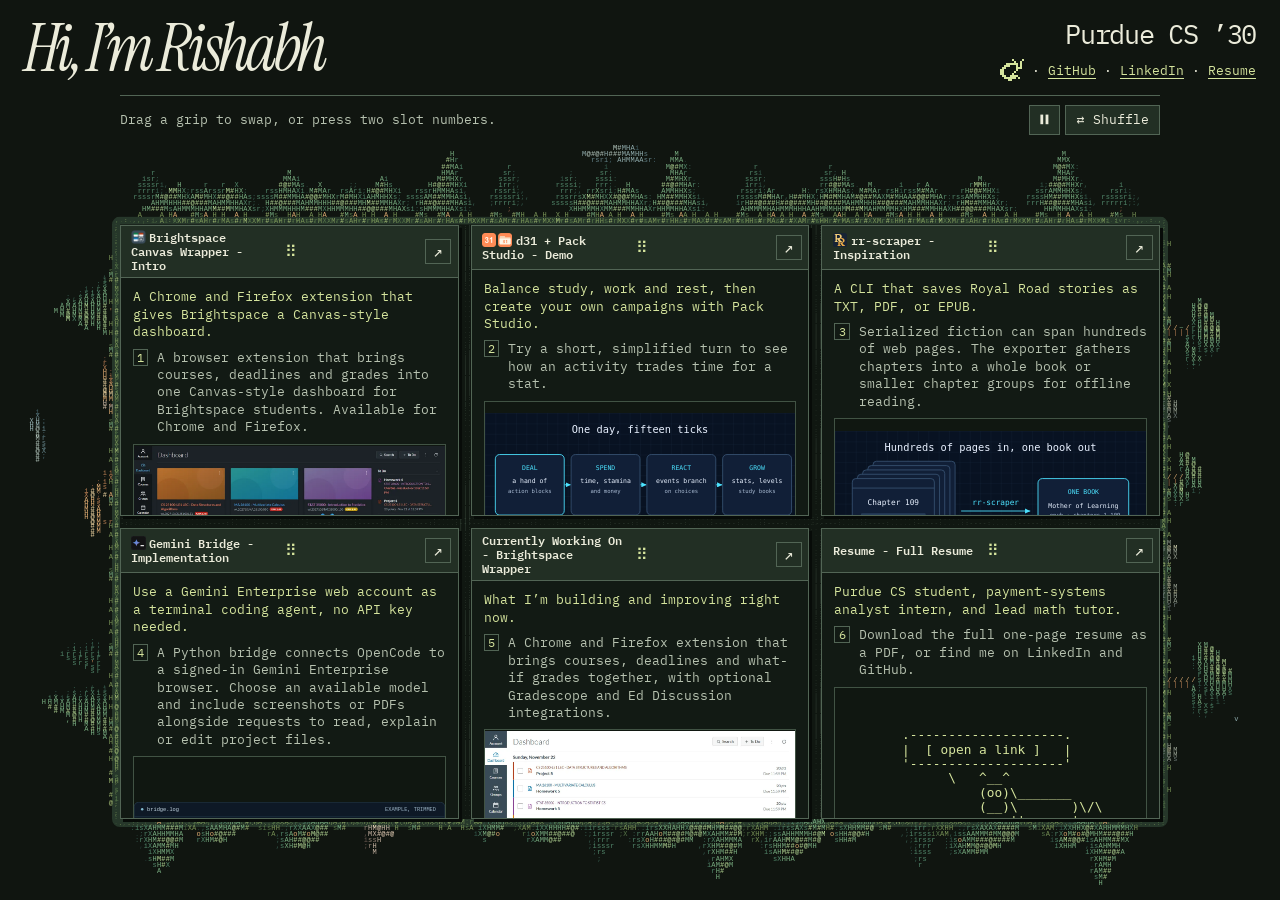
==== index.html @ 4bff4b7d "Desktop grid: a different picture for each section instead of repeating the project's main image" ====
<!doctype html>
<html lang="en">
<head>
  <meta charset="utf-8">
  <meta name="viewport" content="width=device-width, initial-scale=1">
  <title>Rishabh Mohan</title>
  <meta name="description" content="Rishabh Mohan, Purdue CS ’30. Explore my projects in six movable windows.">
  <meta name="theme-color" content="#101510">
  <link rel="icon" href="favicon.svg" type="image/svg+xml">
  <meta property="og:type" content="website">
  <meta property="og:url" content="https://rishabh-mohan.github.io/">
  <meta property="og:title" content="Rishabh Mohan">
  <meta property="og:description" content="Purdue CS ’30. Explore my projects in six movable windows.">
  <meta property="og:image" content="https://rishabh-mohan.github.io/assets/og-image.jpg">
  <meta property="og:image:width" content="1200">
  <meta property="og:image:height" content="630">
  <meta property="og:image:alt" content="Rishabh Mohan’s portfolio: six project windows framed by an ASCII forest">
  <meta name="twitter:card" content="summary_large_image">
  <link rel="preload" href="assets/fonts/ibm-plex-mono-400.woff2" as="font" type="font/woff2" crossorigin>
  <link rel="preload" href="assets/fonts/instrument-serif-italic.woff2" as="font" type="font/woff2" crossorigin>
  <link rel="stylesheet" href="styles.css">
  <!-- The small-screen condition lives on the link, so ?view=krillion can switch the mobile page on at any size. -->
  <link rel="stylesheet" href="mobile.css?v=krill1" id="mobile-css" media="(max-width: 899px), (max-height: 639px), (max-aspect-ratio: 5/4)">
  <script>if (/[?&]view=krillion\b/.test(location.search)) { document.documentElement.classList.add('krill-view'); document.getElementById('mobile-css').media = 'all'; }</script>
  <!-- If the opening is about to play, hold the page at the top from the first frame, before dive.js loads. dive.js releases it. -->
  <script>(() => {
    try { history.scrollRestoration = 'manual'; } catch {}
    const html = document.documentElement;
    let seen = false; try { seen = sessionStorage.getItem('dove') === '1'; } catch {}
    const small = matchMedia('(max-width: 899px), (max-height: 639px), (max-aspect-ratio: 5/4)').matches;
    const still = matchMedia('(prefers-reduced-motion: reduce)').matches || /^#cam=/.test(location.hash);
    if (!still && (html.classList.contains('krill-view') || (small && !seen))) { html.classList.add('dive-lock'); scrollTo(0, 0); }
  })();</script>
  <script defer src="projects.js?v=gbicon1"></script>
  <script defer src="mobile-content.js?v=23ada5171386"></script>
  <script defer src="mobile.js?v=145531274a2d"></script>
  <script defer src="dive.js?v=dprcap1"></script>
  <script defer src="corner-art.js"></script>
  <script defer src="postmodern-eye.js"></script>
  <script defer src="postmodern-ships.js"></script>
  <script defer src="theme-icon.js"></script>
  <script defer src="desktop-content.js?v=secimg1"></script>
  <script defer src="app.js?v=secimg1"></script>
</head>
<body>
  <canvas id="forest" aria-hidden="true"></canvas>
  <div class="shell">
    <header class="site-header">
      <h1>Hi, I’m <span class="name">Rishabh<span class="scarf" aria-hidden="true"></span></span></h1>
      <div class="header-details">
        <p class="school">Purdue CS ’30</p>
        <nav aria-label="Social links"><a class="krill-link" href="?view=krillion" title="View the Krillion page" aria-label="Krillion page"><svg viewBox="0 0 12 11" aria-hidden="true" focusable="false"><path d="M6 0h1v1H6zM11 0h1v1h-1zM7 1h1v1H7zM10 1h1v1h-1zM3 2h6v1H3zM10 2h1v1h-1zM2 3h3v1H2zM8 3h1v1H8zM10 3h1v1h-1zM1 4h2v1H1zM8 4h3v1H8zM0 5h2v1H0zM8 5h1v1H8zM0 6h2v1H0zM7 6h1v1H7zM0 7h2v1H0zM6 7h1v1H6zM1 8h2v1H1zM5 8h4v1H5zM2 9h6v1H2zM9 9h1v1H9zM4 10h2v1H4z"/></svg></a><span aria-hidden="true"> · </span><a href="https://github.com/rishabh-mohan">GitHub</a><span aria-hidden="true"> · </span><a href="https://www.linkedin.com/in/mohan-rishabh">LinkedIn</a><span aria-hidden="true"> · </span><a href="assets/Rishabh-Mohan-Resume.pdf">Resume</a></nav>
      </div>
    </header>
    <main id="main">
      <div class="toolbar">
        <p id="instructions">Drag a grip to swap, or press two slot numbers.</p>
        <div class="toolbar-actions">
          <button class="motion" id="motion" type="button" aria-pressed="false" aria-label="Pause background animation" title="Pause background animation">
            <svg class="icon-pause" viewBox="0 0 16 16" aria-hidden="true" focusable="false"><rect x="3" y="2" width="3.5" height="12"/><rect x="9.5" y="2" width="3.5" height="12"/></svg>
            <svg class="icon-play" viewBox="0 0 16 16" aria-hidden="true" focusable="false"><path d="M4 2l10 6-10 6z"/></svg>
          </button>
          <div class="shuffle-wrap">
            <button id="shuffle" type="button" aria-haspopup="menu" aria-expanded="false" aria-controls="theme-menu" title="Click to shuffle. Hold, right-click, or press Down to pick the next theme.">⇄ Shuffle</button>
            <ul id="theme-menu" role="menu" aria-label="Next theme" hidden></ul>
          </div>
        </div>
        <div class="eye-drop" aria-hidden="true">
          <canvas class="eye-assembly"></canvas>
        </div>
      </div>
      <div id="desk">
        <div id="grid" aria-label="Project windows"></div>
        <section id="expanded" aria-labelledby="expanded-title" hidden>
          <header class="window-bar">
            <h2 id="expanded-title"></h2>
            <button id="close" type="button" aria-label="Close expanded project">×</button>
          </header>
          <nav id="detail-nav" aria-label="Project sections"></nav>
          <div id="project-content"></div>
        </section>
      </div>
      <p id="status" class="visually-hidden" role="status"></p>
    </main>
    <p id="unsupported">The project grid needs a wider, taller browser window. A layout for smaller screens is coming.</p>
    <noscript>Enable JavaScript to explore the project windows.</noscript>
  </div>
  <!-- Small screens: shown instead of .shell by mobile.css. -->
  <div id="mobile">
    <section class="dive" aria-labelledby="dive-title">
      <canvas class="scene" aria-hidden="true"></canvas>
      <div class="world" aria-hidden="true"></div>
      <div class="chip" aria-hidden="true">“RISHABH MOHAN” <span>▼</span></div>
      <canvas class="fx" aria-hidden="true"></canvas>
      <div class="hud" aria-hidden="true">
        <div class="pod"><small>DEPTH</small><b class="depth">1,000m</b></div>
        <div class="hud-mid"><span class="dots"><i></i></span><small>PROMPT 1 OF 1</small></div>
        <div class="pod right"><small>SCORE</small><b class="score">100</b></div>
      </div>
      <button class="menu-btn" type="button" aria-expanded="false" aria-controls="dive-menu" aria-label="Menu"><i></i><i></i><i></i></button>
      <nav class="menu" id="dive-menu" aria-label="Sections" hidden>
        <a href="#m-projects">Top projects</a><a href="#m-resume">Resume</a><a href="#m-blog">Blog</a>
        <button class="replay" type="button">↻ Dive again</button>
      </nav>
      <h1 id="dive-title" class="visually-hidden">Name a CS Student: Rishabh Mohan, the Krillion.</h1>
      <div class="card" aria-hidden="true">
        <p class="rnd">PROMPT 1 OF 1</p>
        <p class="prompt">Name a CS Student</p>
        <p class="hint">▼ the rarest answer sinks deepest ▼</p>
      </div>
      <div class="dock" aria-hidden="true">
        <span class="sonar"><span class="timer">25</span></span>
        <span class="input-col"><span class="answer"><span class="typed">Rishabh Mohan</span><span class="caret"></span><span class="placeholder">type one answer…</span></span><span class="fuse"></span></span>
        <span class="dive-btn">DIVE</span>
      </div>
      <div class="landed" aria-hidden="true">
        <span class="badge"></span>
        <p class="title">ONE IN A KRILLION</p>
        <p class="who">“Rishabh Mohan”</p>
        <p class="pts"><span>+100 PTS</span> · sink 1,000m</p>
        <p class="fact">Purdue CS ’30. Builds things.</p>
      </div>
      <span class="you" aria-hidden="true">YOU ◂</span>
      <a class="descend" href="#m-projects">DESCEND ▼</a>
      <p class="credit"><button class="replay" type="button">↻ dive again</button> · inspired by <a href="https://krillion.io/">krillion.io</a><span class="return-grid"> · <a href="./">return to gridworld</a></span></p>
      <div class="crt" aria-hidden="true"></div>
    </section>

    <p class="zone" aria-hidden="true"><b>200m</b> the project reef</p>
    <section id="m-projects" class="panel-section" aria-labelledby="m-projects-title">
      <header class="sec-head">
        <p class="kicker">ZONE 1 OF 3 · PROJECTS</p>
        <h2 id="m-projects-title">Top projects</h2>
        <p class="sec-hint">▼ the four I’d bring up first ▼</p>
      </header>
      <div class="project-list"></div>
    </section>

    <p class="zone" aria-hidden="true"><b>1,000m</b> the midnight zone</p>
    <section id="m-resume" class="panel-section" aria-labelledby="m-resume-title">
      <header class="sec-head">
        <p class="kicker">ZONE 2 OF 3 · RESUME</p>
        <h2 id="m-resume-title">Resume</h2>
        <p class="section-intro">Software, teaching, and the experience behind the work.</p>
        <a class="btn pink" href="assets/Rishabh-Mohan-Resume.pdf" download>Download PDF ▼</a>
      </header>
      <div class="resume"></div>
    </section>

    <p class="zone" aria-hidden="true"><b>4,000m</b> the log book</p>
    <section id="m-blog" class="panel-section" aria-labelledby="m-blog-title">
      <header class="sec-head">
        <p class="kicker">ZONE 3 OF 3 · BLOG</p>
        <h2 id="m-blog-title">Blog</h2>
        <p class="section-intro">Notes beyond the finished projects.</p>
      </header>
      <div class="posts"></div>
    </section>

    <footer class="floor">
      <pre aria-hidden="true">  o        .        °
     .  ><(((°>      o
 _.,-'``-.,_,.-'``'-.,_.,-'``-.,_</pre>
      <p class="floor-note">the trench floor · 10,935m</p>
      <h2>Let’s connect</h2>
      <p class="body contact-intro">Have a question about my work, a collaboration in mind, or an opportunity to discuss? Find me on LinkedIn.</p>
      <nav class="contact-links" aria-label="Contact and more information">
        <a href="https://www.linkedin.com/in/mohan-rishabh"><span>Connect on LinkedIn</span><small>Start a conversation</small></a>
        <a href="assets/Rishabh-Mohan-Resume.pdf"><span>Read my resume</span><small>Experience and education · PDF</small></a>
        <a href="https://github.com/rishabh-mohan"><span>Explore GitHub</span><small>Source code and setup guides</small></a>
      </nav>
      <a class="surface" href="#dive-title">▲ back to the surface</a>
      <p class="floor-credit">Opening inspired by <a href="https://krillion.io/">krillion.io</a></p>
    </footer>
  </div>
</body>
</html>
---- styles.css ----
/* Self-hosted Latin subsets, licensed under the SIL OFL (see assets/fonts/licenses). */
@font-face { font-family: 'IBM Plex Mono'; src: url('assets/fonts/ibm-plex-mono-400.woff2') format('woff2'); font-weight: 400; font-display: swap; }
@font-face { font-family: 'IBM Plex Mono'; src: url('assets/fonts/ibm-plex-mono-600.woff2') format('woff2'); font-weight: 600; font-display: swap; }
@font-face { font-family: 'IBM Plex Mono'; src: url('assets/fonts/ibm-plex-mono-700.woff2') format('woff2'); font-weight: 700; font-display: swap; }
@font-face { font-family: 'Instrument Serif'; src: url('assets/fonts/instrument-serif-italic.woff2') format('woff2'); font-weight: 400; font-style: italic; font-display: swap; }
@font-face { font-family: 'Space Mono'; src: url('assets/fonts/space-mono-400.woff2') format('woff2'); font-weight: 400; font-display: swap; }
@font-face { font-family: 'Space Mono'; src: url('assets/fonts/space-mono-700.woff2') format('woff2'); font-weight: 700; font-display: swap; }
@font-face { font-family: 'Atkinson Hyperlegible Next'; src: url('assets/fonts/atkinson-hyperlegible-next.woff2') format('woff2'); font-weight: 200 800; font-display: swap; }
@font-face { font-family: 'Baskervville'; src: url('assets/fonts/baskervville-400.woff2') format('woff2'); font-weight: 400; font-display: swap; }
@font-face { font-family: 'Martian Mono'; src: url('assets/fonts/martian-mono.woff2') format('woff2'); font-weight: 100 800; font-display: swap; }
@font-face { font-family: 'Silkscreen'; src: url('assets/fonts/silkscreen-700.woff2') format('woff2'); font-weight: 700; font-display: swap; }
@font-face { font-family: 'Cascadia Mono'; src: url('assets/fonts/cascadia-mono-700.woff2') format('woff2'); font-weight: 700; font-display: swap; }
@font-face { font-family: 'Fraunces'; src: url('assets/fonts/fraunces-600.woff2') format('woff2'); font-weight: 600; font-display: swap; }

:root {
  color-scheme: dark;
  --bg: #101510;
  --pane: rgb(19 28 21 / 81%);
  --bar: #222f24;
  --edge: #526555;
  --text: #ebebda;
  --muted: #b6c1af;
  --accent: #d5e49d;
  --media: #101711;
  --media-edge: #415344;
  --body-font: 'IBM Plex Mono', 'Courier New', monospace;
  --title-font: 'Instrument Serif', Georgia, serif;
  --title-style: italic;
  font-family: var(--body-font);
  background: var(--bg);
  color: var(--text);
}
:root[data-theme="space"] {
  --bg: #100f20; --pane: #1b1930; --bar: #2a2744; --edge: #70678f;
  --text: #f0eaff; --muted: #cec5e2; --accent: #aeeafa; --media: #121022; --media-edge: #4c456a;
  --body-font: 'Space Mono', Consolas, monospace;
  --title-font: 'Space Mono', Consolas, monospace; --title-style: normal;
}
:root[data-theme="mountains"] {
  --bg: #161f29; --pane: #202e3b; --bar: #2f4250; --edge: #6c8495;
  --text: #f0f5f5; --muted: #c5d5de; --accent: #cdeaff; --media: #17242f; --media-edge: #4e6474;
  --body-font: 'Atkinson Hyperlegible Next', 'Segoe UI', sans-serif;
  --title-font: 'Baskervville', Cambria, serif; --title-style: normal;
}
:root[data-theme="postmodern"] {
  --bg: #160709;
  --pane: #21090d;
  --bar: #3a0c13;
  --edge: #bb3e41;
  --text: #ffe9e5;
  --muted: #e5ada8;
  --accent: #ff594f;
  --media: #1a070a;
  --media-edge: #69212a;
  --body-font: 'Martian Mono', Consolas, monospace;
  --display-mono: 'Silkscreen', 'Cascadia Mono', Consolas, monospace;
  --utility-mono: 'Cascadia Mono', Consolas, monospace;
  --title-font: var(--display-mono);
  --title-style: normal;
}
:root[data-theme="snowdrift"] {
  /* Opaque panes keep the falling snow behind the windows, never over the text. */
  --bg: #0f1720; --pane: #16202c; --bar: #22324a; --edge: #6f87a3;
  --text: #f2f7fc; --muted: #c3d2e0; --accent: #bfe6ff; --media: #121c27; --media-edge: #49607a;
  --body-font: 'IBM Plex Mono', 'Courier New', monospace;
  --title-font: 'Fraunces', Georgia, serif; --title-style: normal;
}
/* Fraunces is a soft display serif; it reads best a little heavier and less tightly tracked. */
[data-theme="snowdrift"] .site-header h1 { font-weight: 600; letter-spacing: -.035em; }
/* The scarf sits on the lower edge of the name and stays out of layout, so the header height never changes. */
.name { position: relative; display: inline-block; }
.scarf { display: none; }
/* The scarf canvas hangs off the name, above the toolbar, so its front end can droop over the instructions. */
[data-theme="snowdrift"] .scarf { display: block; position: absolute; left: 0; top: 0; width: 0; height: 0; z-index: 5; pointer-events: none; user-select: none; }
.scarf canvas { position: absolute; display: block; }
* { box-sizing: border-box; }
html, body { height: 100%; overflow: hidden; }
body { margin: 0; }
[hidden] { display: none !important; }
a { color: var(--accent); text-underline-offset: .2em; }
button, input, select { font: inherit; }
button {
  border: 1px solid var(--edge);
  background: var(--bar);
  color: var(--text);
  padding: .35rem .65rem;
  cursor: pointer;
}
button:hover, button[aria-pressed="true"] { color: var(--accent); border-color: var(--accent); }
button:disabled { cursor: wait; opacity: .65; }
:focus-visible { outline: 2px solid var(--accent); outline-offset: 3px; }
.shell { width: min(100% - 3rem, 104rem); height: 100dvh; margin: 0 auto; position: relative; display: flex; flex-direction: column; }
.site-header { flex: none; padding: 1rem 0 .65rem; display: flex; justify-content: space-between; align-items: start; gap: 1rem; }
.header-details { text-align: right; flex: 0 0 auto; }
.site-header h1 {
  font-family: var(--title-font);
  font-style: var(--title-style);
  font-size: clamp(3rem, 5.1vw, 5.25rem);
  line-height: .98;
  font-weight: 400;
  letter-spacing: -.06em;
  margin: 0 0 .28rem;
}
.school { font-size: clamp(1.3rem, 2.1vw, 2.15rem); letter-spacing: -.05em; margin: 0 0 .5rem; }
nav, .toolbar, .motion { font-size: .82rem; }
.toolbar { flex: none; position: relative; display: flex; justify-content: space-between; align-items: center; gap: 1rem; border-top: 1px solid transparent; padding: .55rem 0; color: var(--muted); }
.toolbar::before, .toolbar::after {
  content: '';
  position: absolute;
  top: -1px;
  width: 50%;
  height: 1px;
  background: var(--edge);
  pointer-events: none;
}
.toolbar::before { left: 0; }
.toolbar::after { right: 0; }
[data-theme="postmodern"] .toolbar::before { width: calc(var(--eye-anchor, 50%) - 5.75rem); }
[data-theme="postmodern"] .toolbar::after { width: calc(100% - var(--eye-anchor, 50%) - 5.75rem); }
[data-theme="postmodern"] :is(.site-header, .toolbar, .motion, #unsupported, noscript) {
  font-family: var(--utility-mono);
  font-weight: 700;
  text-transform: uppercase;
}
[data-theme="postmodern"] :is(.school, .site-header nav, #shuffle, .motion) {
  font-family: var(--display-mono);
}
[data-theme="postmodern"] .site-header h1 {
  color: var(--accent);
  font-size: clamp(1.65rem, 4.4vw, 4rem);
  font-weight: 700;
  letter-spacing: -.04em;
}
[data-theme="postmodern"] .school {
  font-size: clamp(1rem, 1.65vw, 1.6rem);
  letter-spacing: -.035em;
}
[data-theme="postmodern"] :is(.site-header nav, #shuffle, .motion) {
  font-size: .75rem;
  text-transform: uppercase;
}
[data-theme="postmodern"] .window,
[data-theme="postmodern"] #expanded { box-shadow: none; }
.eye-drop {
  position: absolute;
  top: calc(-1 * var(--eye-rise, 0px));
  left: var(--eye-anchor, 50%);
  z-index: 2;
  width: 184px;
  height: calc(var(--eye-rise, 0px) + 103px);
  transform: translateX(-50%);
  overflow: hidden;
  pointer-events: none;
  visibility: hidden;
}
[data-theme="postmodern"] .eye-drop { visibility: visible; }
.eye-assembly { display: block; width: 100%; height: 100%; }
.toolbar p { margin: 0; }
#main { --scenery-side: clamp(55px, 7.5vw, 124px); --scenery-end: clamp(56px, 9vh, 96px); padding-inline: var(--scenery-side); flex: 1; min-height: 0; display: flex; flex-direction: column; }
#desk { position: relative; flex: 1; min-height: 0; margin-block: var(--scenery-end); }
#desk:has(#expanded:not([hidden])) #grid { visibility: hidden; }
#grid { display: grid; grid-template-columns: repeat(3, minmax(0, 1fr)); grid-template-rows: repeat(2, minmax(0, 1fr)); gap: .75rem; height: 100%; }
.window, #expanded { border: 1px solid var(--edge); background: var(--pane); box-shadow: 3px 3px 0 #070b08; min-width: 0; }
.window { display: flex; flex-direction: column; overflow: hidden; }
.window.selected, .window.destination { border-color: var(--accent); box-shadow: inset 0 0 0 1px var(--accent); }
.window-bar { min-height: 2.25rem; display: grid; grid-template-columns: 1fr auto 1fr; align-items: center; padding: .25rem .4rem .25rem .65rem; gap: .35rem; background: var(--bar); border-bottom: 1px solid var(--edge); }
.window-bar h2 { font-size: .78rem; margin: 0; font-weight: 600; grid-column: 1 / 3; grid-row: 1; }
.window .window-bar { flex: none; min-height: 2.75rem; grid-template-columns: minmax(0, 1fr) auto minmax(0, 1fr); }
.window .window-bar h2 { grid-column: 1; line-height: 1.15; overflow-wrap: anywhere; }
.window-bar button { grid-column: 3; grid-row: 1; justify-self: end; padding: 0; width: 1.65rem; height: 1.55rem; font-size: 1rem; z-index: 1; }
/* Title row: project icons, then the title text. */
/* Block with inline children: the icon only takes room on the first line, so titles wrap as they did before icons. */
/* Sized in the title's own font: icons are exactly one line tall, so bars stay the same height. */
.window-title { grid-column: 1; grid-row: 1; display: block; min-width: 0; font-size: .78rem; line-height: 1.15; }
#expanded .window-title { grid-column: 1 / 3; font-size: 1rem; }
.window-title h2, #expanded .window-title h2 { display: inline; font-size: inherit; line-height: inherit; }
.title-icons { display: inline-flex; gap: .1em; margin-right: .3em; vertical-align: top; }
.title-icons:empty { display: none; }
.title-icon { display: block; width: 1.15em; height: 1.15em; object-fit: contain; }
.grip { grid-column: 2; grid-row: 1; justify-self: center; z-index: 1; cursor: grab; color: var(--accent); padding: .35rem .45rem; line-height: 1; user-select: none; }
.grip:active { cursor: grabbing; }
.grip { touch-action: none; }
/* A window being dragged floats above the grid; its cell stays empty until it lands. */
.window.lifted { position: relative; z-index: 4; border-color: var(--accent); box-shadow: 9px 11px 0 rgb(0 0 0 / 45%); }
html.dragging, html.dragging * { cursor: grabbing !important; user-select: none; }
.preview {
  min-height: 0;
  flex: 1;
  padding: .66rem .75rem;
  overflow: auto;
  overflow-anchor: none;
  overscroll-behavior: contain;
  scrollbar-color: var(--edge) transparent;
  scrollbar-width: thin;
}
.preview:focus-visible { outline-offset: -2px; }
.preview-details { margin-top: .5rem; font-size: .79rem; }
.preview-details .visual, .preview-details .art { height: clamp(9rem, 22vh, 15rem); }
.preview-details h3 { font-size: inherit; margin: .7rem 0 .25rem; }
.preview-details ul { padding-inline-start: 1.2rem; }
.preview p { margin: 0; color: var(--muted); font-size: .79rem; line-height: 1.38; }
.preview p.tagline { color: var(--accent); margin: 0 0 .5rem; }
.art a { color: inherit; text-decoration: none; }
.art a:hover { color: var(--text); }
.caption { display: flex; align-items: baseline; gap: .55rem; }
.slot { color: var(--accent); font-size: .72rem; border: 1px solid var(--edge); padding: 0 .2rem; }
.visual, .art { min-height: 0; overflow: hidden; border: 1px solid var(--media-edge); background: var(--media); display: grid; place-items: center; margin: 0; }
.visual img { display: block; width: 100%; height: 100%; min-height: 0; object-fit: contain; }
.visual.screenshot-strip { grid-template-columns: repeat(3, minmax(0, 1fr)); gap: 4px; }
.visual.screenshot-strip img { min-width: 0; object-fit: cover; object-position: top; }
.art { width: 100%; font-size: clamp(.65rem, 1vw, 1.05rem); line-height: 1.12; color: var(--accent); white-space: pre; }
.window[draggable="false"] { user-select: auto; }
#expanded { position: absolute; inset: 0; z-index: 3; display: flex; flex-direction: column; overflow: hidden; }
#expanded .window-bar h2 { font-size: 1rem; }
#detail-nav { display: flex; flex-wrap: wrap; gap: .35rem; padding: .55rem .8rem; border-bottom: 1px solid var(--edge); }
#detail-nav button { padding: .25rem .45rem; }
#project-content { overflow: auto; padding: 1rem clamp(1rem, 4vw, 3rem) 2rem; }
#project-content section { margin: 0 auto; max-width: 56rem; padding: 1rem 0; border-bottom: 1px solid var(--edge); }
#project-content h3 { margin: 0 0 .6rem; color: var(--accent); font-size: 1.05rem; }
#project-content p { line-height: 1.6; margin: 0 0 .75rem; }
#project-content .visual, #project-content .art { min-height: 7rem; margin-bottom: .8rem; }
#project-content .visual img { max-height: 20rem; }
#project-content .art { padding: 1rem; }
.demo { border: 1px solid var(--edge); padding: .85rem; margin-top: .8rem; }
.demo label { display: inline-flex; align-items: center; gap: .4rem; margin: .25rem .7rem .4rem 0; }
.demo input { width: 5rem; }
.demo output { display: block; color: var(--accent); margin-top: .45rem; }
.demo button { margin: .2rem .45rem .2rem 0; }
/* Live demo frame (Brightspace wrapper). */
.visual.embed { position: relative; display: block; padding: 0; }
.visual.embed iframe { display: block; width: 100%; height: 100%; border: 0; background: #1f2933; }
.embed-open { position: absolute; right: .4rem; bottom: .4rem; padding: .15rem .45rem; font-size: .75rem; background: var(--bar); border: 1px solid var(--edge); text-decoration: none; }
.preview-details .visual.embed { height: clamp(16rem, 44vh, 30rem); }
#project-content .visual.embed { height: min(70vh, 42rem); }
/* Section depth from desktop-content.js. */
.blocks { display: grid; gap: .7rem; margin-top: .8rem; }
.blocks > *, .blocks figure { margin: 0; }
.preview .blocks p, #project-content .blocks p { margin: 0; color: var(--muted); }
.block-h { margin: .25rem 0 -.3rem; font-size: .84em; font-weight: 600; color: var(--accent); }
.block-fig, .block-code { border: 1px solid var(--media-edge); background: var(--media); min-width: 0; }
.block-fig img { display: block; width: auto; max-width: 100%; height: auto; max-height: 16rem; margin: 0 auto; }
.block-fig figcaption, .block-code figcaption { padding: .3rem .55rem; font-size: .9em; line-height: 1.35; color: var(--muted); }
.block-fig figcaption { border-top: 1px solid var(--media-edge); }
.block-code figcaption { border-bottom: 1px solid var(--media-edge); }
.block-code pre { margin: 0; padding: .55rem .65rem; overflow-x: auto; font: .92em/1.45 ui-monospace, 'Cascadia Mono', Consolas, monospace; color: var(--text); white-space: pre; scrollbar-width: thin; scrollbar-color: var(--edge) transparent; }
.block-list, .block-steps { margin: 0; padding-inline-start: 1.25rem; display: grid; gap: .32rem; color: var(--muted); line-height: 1.42; }
.block-steps b { color: var(--text); font-weight: 600; }
.block-stats { list-style: none; margin: 0; padding: 0; display: grid; grid-template-columns: repeat(auto-fit, minmax(6.5rem, 1fr)); gap: .4rem; }
.block-stats li { border: 1px solid var(--edge); background: var(--media); padding: .45rem .55rem; }
.block-stats b { display: block; font-size: 1.35em; line-height: 1.1; color: var(--accent); }
.block-stats span { display: block; margin-top: .2rem; font-size: .9em; line-height: 1.3; color: var(--muted); }
.block-tags { list-style: none; margin: 0; padding: 0; display: flex; flex-wrap: wrap; gap: .3rem; }
.block-tags li { border: 1px solid var(--edge); padding: .05rem .4rem; font-size: .9em; color: var(--text); }
#project-content .blocks { font-size: .92rem; gap: .9rem; }
#project-content .block-fig img { max-height: 28rem; }
.cursor::after { content: '▌'; color: var(--accent); }
#forest { pointer-events: none; position: fixed; inset: 0; width: 100%; height: 100%; }
/* An icon-only toggle keeps the pair narrow enough to stay clear of the postmodern eye. */
.toolbar-actions { display: flex; align-items: stretch; gap: .35rem; flex: none; }
.motion { display: inline-grid; place-items: center; padding: 0 .5rem; }
.motion svg { width: .8rem; height: .8rem; fill: currentColor; }
.motion[aria-pressed="true"] .icon-pause, .motion:not([aria-pressed="true"]) .icon-play { display: none; }
/* Holding Shuffle fills a thin bar, then opens the theme menu. */
.shuffle-wrap { position: relative; display: flex; }
#shuffle { position: relative; touch-action: manipulation; -webkit-touch-callout: none; user-select: none; }
#shuffle::after { content: ''; position: absolute; left: 0; bottom: 0; height: 2px; width: 0; background: var(--accent); }
#shuffle.holding::after { width: 100%; transition: width 450ms linear; }
#theme-menu { position: absolute; top: calc(100% + .3rem); right: 0; z-index: 6; min-width: 100%; margin: 0; padding: .25rem; list-style: none; background: var(--bar); border: 1px solid var(--edge); box-shadow: 3px 3px 0 #070b08; }
#theme-menu button { display: block; width: 100%; text-align: left; border: 0; background: none; padding: .3rem .6rem; white-space: nowrap; }
#theme-menu button:hover, #theme-menu button:focus-visible { color: var(--accent); background: var(--media); outline-offset: -2px; }
#theme-menu button[aria-disabled="true"] { color: var(--muted); cursor: default; }
#theme-menu button[aria-checked="true"]::after { content: ' ✓'; }
@media (prefers-reduced-motion: no-preference) {
  .toolbar::before, .toolbar::after { transition: width 280ms ease, background-color 330ms ease; }
  [data-theme="postmodern"] .eye-assembly { animation: lower-eye 900ms .14s both cubic-bezier(.25,.75,.4,1.06); }
  :root, .window, #expanded, .window-bar, .visual, .art, button, a, .preview p {
    transition: background-color 330ms ease, color 330ms ease, border-color 330ms ease;
  }
}
@keyframes lower-eye {
  from { transform: translateY(-100%); }
  to { transform: translateY(0); }
}
#unsupported { display: none; max-width: 45ch; line-height: 1.6; color: var(--muted); }
/* The mobile page; mobile.css shows it on small screens and in the krill view. */
#mobile { display: none; }
/* Krill view (?view=krillion): the mobile page on a desktop-sized screen. */
html.krill-view, html.krill-view body { height: auto; overflow: visible; }
html.krill-view #forest { display: none; }
.krill-link { display: inline-block; line-height: 0; vertical-align: -6px; }
.krill-link svg { width: 24px; height: 22px; fill: currentColor; shape-rendering: crispEdges; }
.return-grid { display: none; }
@media (min-width: 900px) and (min-height: 640px) and (min-aspect-ratio: 5/4) {
  html.krill-view .return-grid { display: inline; }
}
.visually-hidden { position: absolute; width: 1px; height: 1px; padding: 0; margin: -1px; overflow: hidden; clip-path: inset(50%); white-space: nowrap; }
@media (max-width: 899px), (max-height: 639px), (max-aspect-ratio: 5/4) {
  #main { display: none; }
  #unsupported { display: block; }
  .motion { display: none; }
  html, body { height: auto; overflow: visible; }
  .shell { width: calc(100% - 2.5rem); height: auto; display: block; padding-top: 0; }
  #forest { display: none; }
  .site-header h1 { font-size: clamp(1.9rem, 6vw, 3.8rem); }
  .school { font-size: clamp(.8rem, 2.5vw, 1.3rem); }
}
---- mobile.css ----
/* Small-screen site. Uses the same breakpoint styles.css uses to hide the desktop grid. */
@font-face { font-family: "VT323"; src: url("assets/fonts/vt323-400.woff2") format("woff2"); font-display: swap; }

/* Loaded only on small screens (media attribute in index.html), or anywhere with ?view=krillion. */
  :root {
    --m-bg: #050a14; --m-panel: #0d1830; --m-panel2: #10203d;
    --m-text: #e8f1ff; --m-muted: #7d93b8; --m-muted2: #a8bad2;
    --m-cyan: #4de3ff; --m-pink: #ff5d8f; --m-gold: #ffd166; --m-gold2: #ffe9a8;
    --m-pop: cubic-bezier(.2, 1.6, .4, 1); --m-over: cubic-bezier(.34, 1.56, .64, 1); --m-smooth: cubic-bezier(.65, 0, .35, 1); --m-fast: cubic-bezier(.22, 1, .36, 1);
    /* Pixel-notched corners used on every panel. */
    --m-notch: polygon(0 10px, 5px 10px, 5px 5px, 10px 5px, 10px 0, calc(100% - 10px) 0, calc(100% - 10px) 5px, calc(100% - 5px) 5px, calc(100% - 5px) 10px, 100% 10px, 100% calc(100% - 10px), calc(100% - 5px) calc(100% - 10px), calc(100% - 5px) calc(100% - 5px), calc(100% - 10px) calc(100% - 5px), calc(100% - 10px) 100%, 10px 100%, 10px calc(100% - 5px), 5px calc(100% - 5px), 5px calc(100% - 10px), 0 calc(100% - 10px));
  }
  body { background: var(--m-bg); color: var(--m-text); }
  .shell { display: none; }
  #mobile {
    display: block; min-height: 100dvh; font: 20px/1.35 "VT323", ui-monospace, monospace; color: var(--m-text);
    background: linear-gradient(var(--m-bg), #02050b);
  }
  /* Marine snow drifting down behind everything below the opening. */
  #mobile::before {
    content: ""; position: fixed; inset: 0; pointer-events: none;
    background-image:
      radial-gradient(circle at 20% 30%, rgba(200,220,255,.4) 1px, transparent 1.6px),
      radial-gradient(circle at 70% 60%, rgba(200,220,255,.25) 1.2px, transparent 2px),
      radial-gradient(circle at 45% 80%, rgba(77,227,255,.25) 1px, transparent 1.6px);
    background-size: 180px 220px, 240px 300px, 140px 160px;
    animation: m-snow 60s linear infinite;
  }
  #mobile > * { position: relative; z-index: 1; }
  #mobile a { color: var(--m-cyan); }
  #mobile a:focus-visible { outline: 2px solid var(--m-pink); outline-offset: 3px; }
  #mobile h2 { font: inherit; font-size: 34px; letter-spacing: .04em; margin: 0 0 14px; color: var(--m-text); text-shadow: 0 0 14px rgba(77,227,255,.35); }
  #mobile section:not(.dive) { width: min(100% - 32px, 560px); margin: 0 auto 28px; }
  #mobile .dive p { margin: 0; }

  /* ---------- Opening: Name a CS Student ---------- */
  /* --dive-h is the visible height (set by dive.js), so the opening fills the screen with or without the browser bar. */
  html.dive-lock, html.dive-lock body { overflow: hidden; overscroll-behavior: none; touch-action: none; }
  .dive { height: var(--dive-h, 100dvh); overflow: hidden; background: linear-gradient(#123d66, #050a14); }
  .dive::after { content: ""; position: absolute; inset: 0; z-index: 6; background: #ffe58a; opacity: 0; pointer-events: none; mix-blend-mode: overlay; }
  .crt { position: absolute; inset: 0; z-index: 5; pointer-events: none;
    background: repeating-linear-gradient(0deg, rgba(0,0,0,.2) 0 1px, transparent 1px 3px), radial-gradient(at 50% 45%, transparent 55%, rgba(2,4,10,.75)); }
  .fx { position: absolute; inset: 0; width: 100%; height: 100%; z-index: 3; pointer-events: none; }
  .scene { position: absolute; inset: 0; width: 100%; height: 100%; z-index: 0; }
  .world { position: absolute; left: 0; right: 0; top: 0; z-index: 1; pointer-events: none; will-change: transform; }
  .mark { position: absolute; right: 16px; transform: translateY(-50%); font-size: 12px; color: var(--m-muted); opacity: .75; }
  .note { position: absolute; transform: translateY(-50%); font-size: 13px; letter-spacing: 1px; color: var(--m-muted); opacity: 0; transition: opacity .5s; white-space: nowrap; }
  .note.left { left: 8px; }
  .note.right { right: 52px; }
  .note.big { color: var(--m-cyan); letter-spacing: 3px; text-shadow: 0 0 8px rgba(77,227,255,.5); }
  .tier { position: absolute; left: 0; right: 30px; border-top: 2px dashed rgba(232,241,255,.35); opacity: 0; transition: opacity .4s; }
  .tier span { position: absolute; right: 4px; bottom: 3px; font-size: 13px; letter-spacing: 2px; color: rgba(232,241,255,.5); }
  .tier.lit { border-color: var(--c); filter: drop-shadow(0 0 4px var(--c)); animation: m-line-flash .6s ease-out; }
  .tier.lit span { color: var(--c); }
  .dive.chip-in .tier, .dive.chip-in .note { opacity: 1; }

  /* HUD */
  .hud { position: absolute; top: 8px; left: 10px; right: 10px; z-index: 4; display: flex; justify-content: space-between; align-items: flex-start; }
  .pod { min-width: 76px; padding: 6px 12px 7px; clip-path: var(--m-notch); background: linear-gradient(#17253f, #101b30); box-shadow: inset 0 2px 0 rgba(232,241,255,.06); }
  .pod.right { text-align: right; }
  .hud small { display: block; font-size: 11px; letter-spacing: 3px; color: var(--m-muted); line-height: 1; }
  .hud b { display: inline-block; font-weight: normal; font-size: 25px; line-height: 1; margin-top: 4px; }
  .hud .depth { color: var(--m-cyan); text-shadow: 0 0 12px rgba(77,227,255,.55); }
  .hud .score { color: var(--m-pink); text-shadow: 0 0 12px rgba(255,93,143,.5); }
  .hud-mid { padding-top: 8px; text-align: center; }
  .dots { display: flex; justify-content: center; gap: 4px; margin-bottom: 6px; }
  .dots i { width: 12px; height: 12px; background: var(--m-gold); box-shadow: 0 0 0 2px #060d1a, 0 0 10px rgba(255,209,102,.7); }
  .dive.playing .dots i { background: var(--m-pink); box-shadow: 0 0 0 2px #060d1a, 0 0 10px rgba(255,93,143,.85); animation: m-dot 1.4s var(--m-smooth) infinite; }
  .menu-btn { position: absolute; z-index: 4; top: 70px; left: 8px; width: 38px; height: 30px; padding: 6px 8px; display: grid; gap: 3px; align-content: center; background: rgba(23,37,63,.75); border: 2px solid #0a1424; cursor: pointer; }
  .menu-btn i { display: block; height: 3px; background: var(--m-muted2); }
  .menu-btn:focus-visible, .menu a:focus-visible, .menu button:focus-visible { outline: 2px solid var(--m-pink); outline-offset: 2px; }
  .menu { position: absolute; z-index: 7; top: 106px; left: 8px; display: grid; min-width: 170px; padding: 6px; background: #101b30; clip-path: var(--m-notch); box-shadow: inset 0 0 0 2px #1b3050; }
  .menu[hidden] { display: none; }
  .menu a, .menu button { font: inherit; font-size: 20px; text-align: left; color: var(--m-text) !important; text-decoration: none; background: none; border: 0; padding: 8px 10px; cursor: pointer; }

  /* Prompt card and answer dock (only while the opening plays) */
  .card, .dock, .chip { display: none; }
  .card {
    position: absolute; z-index: 3; top: 164px; left: 12px; right: 62px; max-width: 520px; padding: 16px 18px 16px;
    clip-path: var(--m-notch); background: rgba(16,29,51,.94);
    box-shadow: inset 0 0 0 3px rgba(77,227,255,.18), inset 0 -5px 0 rgba(0,0,0,.35), inset 0 0 34px rgba(5,10,20,.6);
  }
  .card::after { content: ""; position: absolute; inset: 0; opacity: .05; pointer-events: none; background: repeating-linear-gradient(0deg, transparent 0 2px, var(--m-text) 2px 3px); }
  .rnd { color: var(--m-pink); font-size: 14px; letter-spacing: 4px; }
  /* Shrinks slightly below ~326px wide so "Name a CS Student" stays on one line. */
  .prompt { font-size: min(31px, 9.5vw); line-height: 1.05; margin: 8px 0 10px !important; text-shadow: 0 0 10px rgba(232,241,255,.3); }
  .hint { font-size: 14px; letter-spacing: 2px; color: var(--m-muted); }
  .dock { position: absolute; z-index: 3; left: 8px; right: 8px; bottom: 22px; gap: 10px; align-items: center; }
  .sonar {
    position: relative; flex: none; width: 60px; height: 60px; border-radius: 50%; display: grid; place-items: center; overflow: hidden;
    background: radial-gradient(#0e2440, #050a14 72%);
    box-shadow: inset 0 0 0 2px rgba(77,227,255,.3), inset 0 0 0 9px rgba(5,10,20,.85), inset 0 0 0 10px rgba(77,227,255,.22), inset 0 0 16px rgba(77,227,255,.25);
  }
  .sonar::before { content: ""; position: absolute; left: 50%; top: 50%; width: 42%; height: 2px; margin-top: -1px; transform-origin: left center; background: linear-gradient(90deg, rgba(77,227,255,.9), transparent); box-shadow: 0 0 8px rgba(77,227,255,.8); animation: m-spin 2.4s linear infinite; }
  .timer { position: relative; color: var(--m-cyan); font-size: 24px; text-shadow: 0 0 10px rgba(77,227,255,.7); }
  .input-col { flex: 1; min-width: 0; }
  /* One flex row centred the same way whether empty or typing, so the text and caret never jump. */
  .answer { display: flex; align-items: center; height: 53px; box-sizing: border-box; padding: 3px 10px 0; font-size: 22px; line-height: 1; letter-spacing: .88px; white-space: nowrap; overflow: hidden; background: rgba(11,21,38,.92); border: 2px solid rgba(77,227,255,.65); }
  .typed { white-space: pre; }
  .caret { flex: none; display: inline-block; width: 2px; height: 1em; margin-left: 1px; vertical-align: -.15em; background: var(--m-pink); animation: m-blink 1s steps(1) infinite; }
  .placeholder { display: none; min-width: 0; overflow: hidden; text-overflow: ellipsis; color: rgba(125,147,184,.75); }
  .answer.blank .placeholder { display: inline; }
  .answer.blank .caret { margin: 0 2px 0 0; }
  .fuse { display: block; height: 5px; margin-top: 4px; background: var(--m-cyan); box-shadow: 0 0 8px rgba(77,227,255,.6); transform-origin: left; animation: m-fuse 25s linear both; }
  .dive-btn { flex: none; padding: 13px 16px 11px; font-size: 21px; letter-spacing: 2.52px; color: var(--m-bg); background: var(--m-pink); box-shadow: 0 0 0 2px #050a14, 0 3px 0 2px #7d1d3c, 0 0 16px rgba(255,93,143,.45); transition: transform 80ms, box-shadow 80ms, background-color .3s, color .3s, opacity .3s; }
  .dock:has(.answer.blank) .dive-btn { opacity: .55; box-shadow: 0 0 0 2px #050a14, 0 3px 0 2px #4a1426; }
  .dive-btn.press { transform: translateY(3px); box-shadow: 0 0 0 2px #050a14, 0 0 0 2px #7d1d3c, 0 0 26px rgba(255,93,143,.8); }
  .dive-btn.spent { background: #7a2c4a; color: transparent; box-shadow: 0 0 0 2px #050a14, 0 3px 0 2px #3d1222; }
  .chip {
    position: absolute; z-index: 3; top: 44%; left: 50%; padding: 8px 14px 6px; font-size: 22px; letter-spacing: 2px; white-space: nowrap; color: var(--m-gold);
    background: rgba(16,29,51,.94); clip-path: var(--m-notch); text-shadow: 0 0 10px rgba(255,209,102,.7); box-shadow: inset 0 0 0 2px #1b3050, inset 0 -4px 0 rgba(0,0,0,.35);
  }
  .chip span { color: var(--m-gold); font-size: 16px; }

  /* Result */
  /* The badge is 40px taller than before (curled krill), so the banner starts 40px higher and the title stays put. */
  .landed { position: absolute; z-index: 3; top: calc(44% - 152px); left: 0; right: 0; margin: 0 auto; width: min(100% - 32px, 420px); text-align: center; }
  .landed::before { content: ""; position: absolute; z-index: -1; left: 50%; top: -34px; width: 130px; height: 130px; margin-left: -65px; background: radial-gradient(closest-side, rgba(255,209,102,.45), transparent); animation: m-breathe 2.6s var(--m-smooth) infinite; }
  .badge { display: inline-block; margin-bottom: 12px; white-space: pre; text-align: left; font: 600 13px/1.05 "IBM Plex Mono", ui-monospace, monospace; text-shadow: 0 0 10px rgba(255,209,102,.55); animation: m-bob 2.6s ease-in-out infinite; }
  .title { font-size: 33px; letter-spacing: 3px; color: var(--m-gold); text-shadow: 0 0 22px rgba(255,209,102,.8), 0 3px 0 #000; }
  .who { font-size: 19px; margin: 6px 0 10px !important; }
  .pts { font-size: 22px; }
  .pts span { color: var(--m-gold); }
  .fact { font-size: 14px; letter-spacing: 1px; color: var(--m-muted); margin-top: 8px !important; }
  .you { position: absolute; z-index: 3; top: calc(44% - 8px); right: 4px; font-size: 12px; color: var(--m-pink); letter-spacing: 1px; }
  .you::after { content: ""; display: inline-block; width: 8px; margin-left: 2px; border-top: 2px solid var(--m-pink); vertical-align: middle; }
  .descend {
    position: absolute; z-index: 3; left: 0; right: 0; bottom: 70px; width: max-content; margin: 0 auto; padding: 12px 26px 10px;
    font-size: 22px; letter-spacing: 3.08px; text-decoration: none; color: var(--m-text) !important; background: #101d33;
    box-shadow: 0 0 0 3px #050a14, 0 0 0 6px var(--m-pink), 0 5px 0 6px #123048, 0 0 24px 6px rgba(255,93,143,.35);
  }
  .credit { position: absolute; z-index: 3; left: 0; right: 0; bottom: 18px; text-align: center; font-size: 15px; color: var(--m-muted); }
  .replay { font: inherit; color: var(--m-cyan); background: none; border: 0; padding: 6px 4px; cursor: pointer; text-decoration: underline; }
  .replay:focus-visible { outline: 2px solid var(--m-pink); outline-offset: 2px; }

  /* Playthrough states. Without JS or with reduced motion only the final state shows. */
  .dive.playing .card { display: block; animation: m-card-in 700ms 450ms var(--m-pop) both; }
  .dive.playing .dock { display: flex; animation: m-rise-in 500ms 600ms var(--m-over) both; }
  .dive.playing .landed, .dive.playing .descend, .dive.playing .credit, .dive.playing .you { visibility: hidden; }
  .dive.zap::after { animation: m-flash 500ms ease-out; }
  .dive.zap .crt { animation: m-zap 280ms steps(3); }
  .dive.chip-in .chip { display: block; animation: m-chip-in 450ms var(--m-pop) both, m-rock 1.6s 450ms ease-in-out infinite; }
  .dive.gone .card { animation: m-card-gone 600ms ease-in both; }
  .dive.gone .dock { animation: m-drop-out 500ms ease-in both; }
  .dive.landing .landed { animation: m-banner-in 800ms var(--m-pop) both; }
  .dive.landing .landed::before { animation: m-gild 1.1s 400ms var(--m-fast) both, m-breathe 2.6s 1.5s var(--m-smooth) infinite; }
  .dive.landing .badge { animation: m-loop 1200ms 400ms var(--m-smooth) both, m-bob 2.6s 1.6s ease-in-out infinite; }
  .dive.landing .you { animation: m-rise-in 400ms 500ms var(--m-over) both; }
  .dive.landing .descend { animation: m-rise-in 500ms 600ms var(--m-over) both; }
  .dive.landing .credit { animation: m-rise-in 500ms 700ms var(--m-over) both; }
  .jolt { animation: m-jolt 120ms var(--m-over); }
  .slam { animation: m-slam 500ms var(--m-over); }

  /* ---------- Rest of the page ---------- */
  .reveal { opacity: 0; transform: translateY(24px); transition: opacity .6s ease-out, transform .6s var(--m-over); }
  .reveal.seen { opacity: 1; transform: none; }
  #mobile .body { font: 14px/1.65 "IBM Plex Mono", ui-monospace, monospace; color: var(--m-muted2); margin: 0; }

  /* Depth markers between zones, like the ruler notes in the dive. */
  .zone { width: min(100% - 32px, 560px); margin: 44px auto 14px; display: flex; align-items: center; gap: 10px; color: var(--m-muted); font-size: 15px; letter-spacing: 2px; }
  .zone b { font-weight: normal; color: var(--m-cyan); text-shadow: 0 0 10px rgba(77,227,255,.5); }
  .zone::before { content: ""; width: 14px; border-top: 2px solid rgba(125,147,184,.45); }
  .zone::after { content: ""; flex: 1; border-top: 2px dashed rgba(125,147,184,.3); }

  /* Section header: the prompt card, reused. */
  .sec-head { position: relative; padding: 16px 18px 16px; margin-bottom: 18px; clip-path: var(--m-notch); background: rgba(16,29,51,.94); box-shadow: inset 0 0 0 3px rgba(77,227,255,.18), inset 0 -5px 0 rgba(0,0,0,.35); }
  .sec-head::after { content: ""; position: absolute; inset: 0; opacity: .05; pointer-events: none; background: repeating-linear-gradient(0deg, transparent 0 2px, var(--m-text) 2px 3px); }
  .kicker { margin: 0; color: var(--m-pink); font-size: 14px; letter-spacing: 4px; }
  #mobile .sec-head h2 { margin: 6px 0 4px; font-size: 36px; line-height: 1; }
  .sec-hint { margin: 0; font-size: 14px; letter-spacing: 2px; color: var(--m-muted); }
  .sec-head .btn { margin-top: 12px; }

  /* Buttons in the dive's style. */
  #mobile .btn {
    display: inline-block; padding: 7px 14px 5px; font-size: 18px; letter-spacing: 2px; text-decoration: none; color: var(--m-text);
    background: #101d33; box-shadow: 0 0 0 2px #050a14, 0 0 0 4px rgba(77,227,255,.7), 0 3px 0 4px #0b1a2e;
  }
  #mobile .btn.pink { box-shadow: 0 0 0 2px #050a14, 0 0 0 4px var(--m-pink), 0 3px 0 4px #3d1222, 0 0 18px rgba(255,93,143,.35); }
  #mobile .btn:active { transform: translateY(2px); }

  /* Project cards. */
  .project { position: relative; padding: 16px 16px 18px; margin-bottom: 20px; clip-path: var(--m-notch); background: linear-gradient(#111f37, #0c172b); box-shadow: inset 0 0 0 2px #1b3050, inset 0 2px 0 2px rgba(232,241,255,.05); }
  .project .kicker { font-size: 13px; }
  #mobile .project-heading { display: flex; align-items: center; gap: 10px; }
  #mobile .project-icon { flex: 0 0 36px; width: 36px; height: 36px; object-fit: contain; }
  #mobile .project-heading:has(.title-part) { flex-wrap: wrap; row-gap: 6px; }
  #mobile .title-part { display: inline-flex; align-items: center; gap: 8px; white-space: nowrap; }
  #mobile .screenshot-strip { display: grid; grid-template-columns: repeat(3, minmax(0, 1fr)); gap: 4px; }
  #mobile .screenshot-strip a { display: block; min-width: 0; }
  #mobile .screenshot-strip img { width: 100%; height: 100%; max-height: none; aspect-ratio: 466 / 960; object-fit: cover; object-position: top; }
  .project h3 { font: inherit; font-size: 28px; line-height: 1.05; margin: 4px 0 6px; color: var(--m-cyan); text-shadow: 0 0 10px rgba(77,227,255,.35); }
  .project .tag { margin: 0 0 12px; color: var(--m-gold); font-size: 18px; line-height: 1.25; }
  .media { position: relative; margin: 0 0 14px; padding: 6px; background: #050a14; box-shadow: inset 0 0 0 2px #1b3050; }
  .media::after { content: ""; position: absolute; inset: 6px; pointer-events: none; background: repeating-linear-gradient(0deg, rgba(0,0,0,.12) 0 1px, transparent 1px 3px); }
  .media img { display: block; width: 100%; height: auto; max-height: 280px; object-fit: contain; }
  .media pre { margin: 0; padding: 10px; font: 13px/1.25 "IBM Plex Mono", ui-monospace, monospace; color: var(--m-muted2); overflow-x: auto; }
  #mobile .project .body { margin-bottom: 18px; }
  #mobile .project-stack { margin-bottom: 16px; }
  #mobile .project-highlights { padding-left: 20px; }
  #mobile .project-highlights li + li { margin-top: 10px; }
  #mobile .plain .body { margin-top: 8px; }
  #mobile .plain .links { margin-top: 14px; }
  .links { display: flex; flex-wrap: wrap; gap: 16px; margin: 0; padding: 4px 4px 6px; }

  /* Resume. */
  #mobile .section-intro { margin: 8px 0 4px; font: 14px/1.6 "IBM Plex Mono", ui-monospace, monospace; color: var(--m-muted2); letter-spacing: 0; }
  #mobile .resume .block + .block { padding-top: 22px; border-top: 1px solid #1b3050; }
  #mobile .resume h4 { font-weight: normal; }
  #mobile .experience-points { padding-left: 18px; }
  #mobile .experience-points li + li { margin-top: 10px; }
  #mobile .resume .skill-group { margin-bottom: 22px; }
  #mobile .resume .skill-group .body { margin: 6px 0 10px; }
  #mobile .resume .plain .org { margin-top: 5px; }
  .resume .block { margin-bottom: 26px; }
  .resume h3 { font: inherit; font-size: 24px; letter-spacing: 3px; color: var(--m-gold); margin: 0 0 12px; text-shadow: 0 0 12px rgba(255,209,102,.35); }
  .role { margin: 0; font-size: 21px; line-height: 1.15; color: var(--m-text); }
  .org { margin: 0; font-size: 17px; color: var(--m-cyan); }
  .timeline { list-style: none; margin: 0; padding: 0 0 0 22px; border-left: 2px dashed rgba(125,147,184,.35); }
  .job { position: relative; margin-bottom: 20px; }
  .job::before { content: ""; position: absolute; left: -29px; top: 5px; width: 12px; height: 12px; background: var(--m-pink); box-shadow: 0 0 0 2px #050a14, 0 0 10px rgba(255,93,143,.7); }
  .when { margin: 0 0 2px; font-size: 14px; letter-spacing: 2px; color: var(--m-muted); }
  #mobile .job .body { margin-top: 8px; }
  .skill-group { margin-bottom: 12px; }
  .label { margin: 0 0 6px; font-size: 14px; letter-spacing: 3px; color: var(--m-muted); text-transform: uppercase; }
  .tags { list-style: none; display: flex; flex-wrap: wrap; gap: 8px; margin: 0; padding: 0; }
  .tags li { padding: 3px 9px 1px; font-size: 17px; color: var(--m-text); background: #101d33; box-shadow: inset 0 0 0 2px #1b3050; }
  .plain { list-style: none; margin: 0; padding: 0; }
  .plain li { padding: 8px 0 8px 14px; border-left: 2px solid rgba(255,209,102,.4); margin-bottom: 8px; }
  .plain .org { color: var(--m-muted2); }

  /* Blog. */
  #mobile .empty { text-align: left; padding: 20px; }
  #mobile .empty-title { margin: 0 0 10px; font: 26px/1.15 "VT323", ui-monospace, monospace; color: var(--m-text); }
  #mobile .empty .links { margin-top: 20px; }
  .post { padding: 12px 14px; margin-bottom: 12px; background: #0c172b; box-shadow: inset 0 0 0 2px #1b3050; }
  .post summary { cursor: pointer; font-size: 22px; color: var(--m-cyan); list-style: none; }
  .post summary time { display: block; font-size: 14px; letter-spacing: 2px; color: var(--m-muted); }
  #mobile .post .body { margin-top: 10px; }
  .empty { padding: 22px 16px; text-align: center; clip-path: var(--m-notch); background: rgba(16,29,51,.7); box-shadow: inset 0 0 0 2px #1b3050; }
  .miss { margin: 0; font-size: 30px; letter-spacing: 3px; color: #3d4f6e; }
  .dash { margin: 4px 0 8px; font-size: 22px; color: var(--m-muted); }

  /* Trench floor. */
  #mobile .floor { width: min(100% - 32px, 560px); margin-inline: auto; padding-inline: 0; }
  #mobile .floor h2 { margin-bottom: 12px; }
  #mobile .contact-intro { text-align: left; }
  #mobile .contact-links { display: grid; margin: 22px 0 26px; text-align: left; }
  #mobile .contact-links a { display: block; padding: 14px 0; border-bottom: 1px solid #1b3050; text-decoration: none; }
  #mobile .contact-links a:first-child { border-top: 1px solid #1b3050; }
  #mobile .contact-links span { display: block; font: 23px/1.2 "VT323", ui-monospace, monospace; }
  #mobile .contact-links small { display: block; margin-top: 5px; font: 12px/1.6 "IBM Plex Mono", ui-monospace, monospace; color: var(--m-muted2); }
  #mobile .contact-links a:hover span { color: var(--m-text); }
  .floor { text-align: center; padding: 36px 16px 44px; color: var(--m-muted); }
  .floor pre { display: inline-block; text-align: left; font: 14px/1.2 "IBM Plex Mono", ui-monospace, monospace; margin: 0 0 6px; color: #2f4a6e; }
  .floor-note { margin: 0 0 18px; font-size: 15px; letter-spacing: 3px; }
  .floor-links { display: flex; justify-content: center; flex-wrap: wrap; gap: 14px; margin-bottom: 22px; }
  .surface { display: inline-block; font-size: 18px; letter-spacing: 2px; color: var(--m-pink) !important; text-decoration: none; padding: 6px; }
  .floor-credit { margin: 10px 0 0; font-size: 14px; }

@keyframes m-blink { 50% { opacity: 0; } }
@keyframes m-card-in { from { opacity: 0; transform: translateY(46px) scale(.92); } }
@keyframes m-card-gone { to { opacity: 0; filter: blur(2px); transform: translateY(-28px) scale(.9); } }
@keyframes m-zap { 0% { opacity: .9; } 33% { opacity: .2; transform: translateY(2px); } 66% { opacity: .7; transform: translateY(-1px); } }
@keyframes m-drop-out { to { opacity: 0; transform: translateY(40px); } }
@keyframes m-flash { 0% { opacity: .5; } 100% { opacity: 0; } }
@keyframes m-banner-in { from { opacity: 0; transform: scale(.5); } }
@keyframes m-loop { 30% { transform: rotate(-140deg) translateY(-36px) scale(1.15); } 60% { transform: rotate(-280deg) translateY(-16px) scale(1.2); } 100% { transform: rotate(-360deg); } }
@keyframes m-bob { 50% { transform: translateY(-8px); } }
@keyframes m-rise-in { from { opacity: 0; transform: translateY(30px); } }
@keyframes m-jolt { 45% { transform: translateY(3px) scale(1.06); } }
@keyframes m-slam { 35% { color: #ffd166; text-shadow: 0 0 26px rgba(255,209,102,.9); transform: scale(1.4) rotate(-2deg); } }
@keyframes m-snow { to { background-position: 0 220px, 0 300px, 0 160px; } }
@keyframes m-dot { 0%, 100% { transform: scale(1.05); } 50% { transform: scale(1.35); } }
@keyframes m-spin { to { transform: rotate(360deg); } }
@keyframes m-fuse { to { transform: scaleX(0); } }
@keyframes m-chip-in { from { opacity: 0; transform: translate(-50%, -50%) scale(.5); } to { transform: translate(-50%, -50%) rotate(-5deg); } }
@keyframes m-rock { 0%, 100% { transform: translate(-50%, -50%) rotate(-5deg); } 50% { transform: translate(-50%, calc(-50% + 4px)) rotate(4deg); } }
@keyframes m-line-flash { from { filter: brightness(3); } }
@keyframes m-gild { 0% { opacity: 1; transform: scale(1.7); } 55% { opacity: .86; transform: scale(1.18); } 100% { opacity: .48; transform: scale(.92); } }
@keyframes m-breathe { 0%, 100% { opacity: .5; transform: scale(.88); } 50% { opacity: 1; transform: scale(1.08); } }

@media (prefers-reduced-motion: reduce) {
  #mobile *, #mobile *::before, #mobile *::after, #mobile::before { animation: none !important; }
}
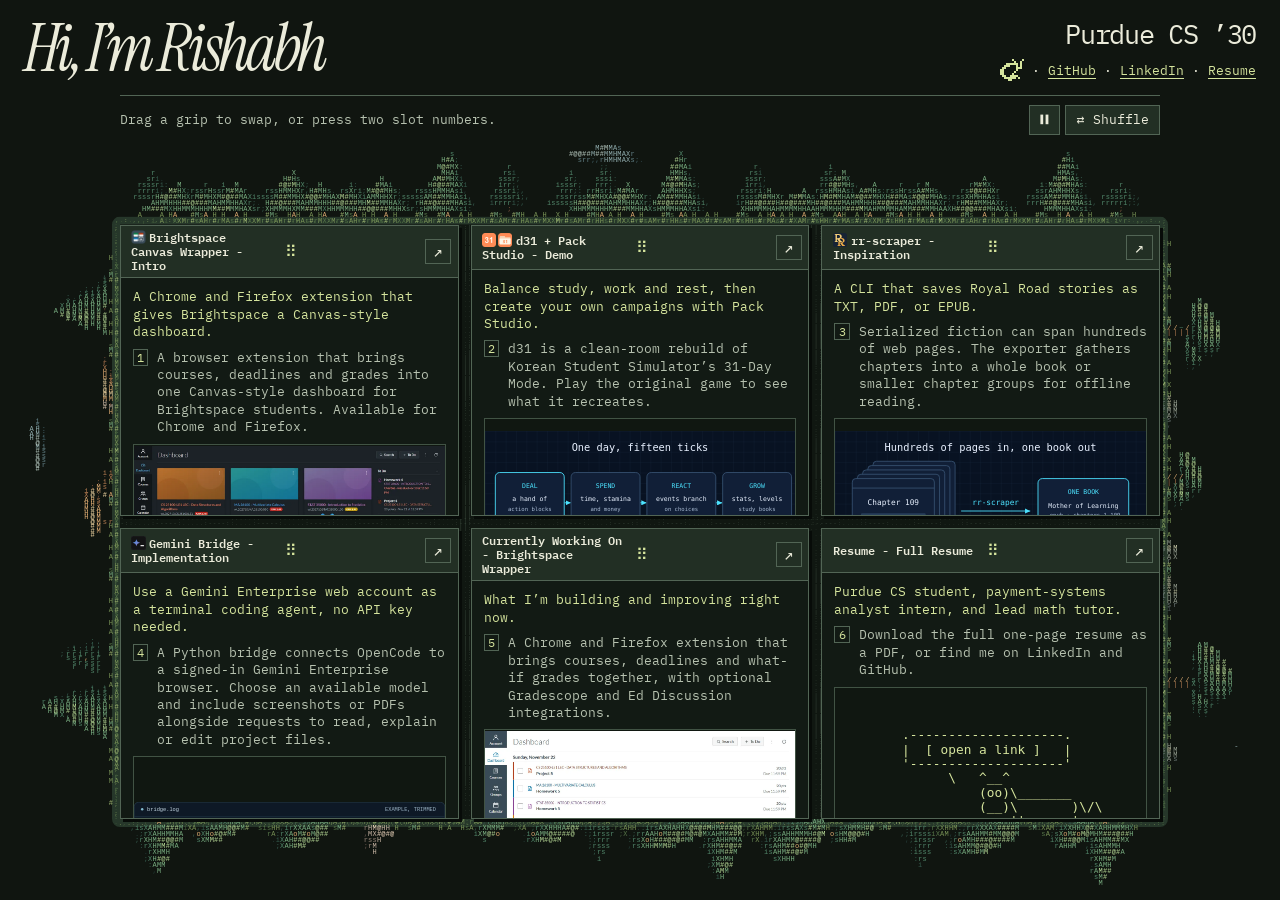
==== commit d0ca412b: "d31 demo: link Korean Student Simulator and note d31 is a clean-room rebuild, replacing the mock tur" ====
--- a/index.html
+++ b/index.html
@@ -31,7 +31,7 @@
     const still = matchMedia('(prefers-reduced-motion: reduce)').matches || /^#cam=/.test(location.hash);
     if (!still && (html.classList.contains('krill-view') || (small && !seen))) { html.classList.add('dive-lock'); scrollTo(0, 0); }
   })();</script>
-  <script defer src="projects.js?v=gbicon1"></script>
+  <script defer src="projects.js?v=kss1"></script>
   <script defer src="mobile-content.js?v=23ada5171386"></script>
   <script defer src="mobile.js?v=145531274a2d"></script>
   <script defer src="dive.js?v=dprcap1"></script>
@@ -40,7 +40,7 @@
   <script defer src="postmodern-ships.js"></script>
   <script defer src="theme-icon.js"></script>
   <script defer src="desktop-content.js?v=secimg1"></script>
-  <script defer src="app.js?v=secimg1"></script>
+  <script defer src="app.js?v=kss1"></script>
 </head>
 <body>
   <canvas id="forest" aria-hidden="true"></canvas>
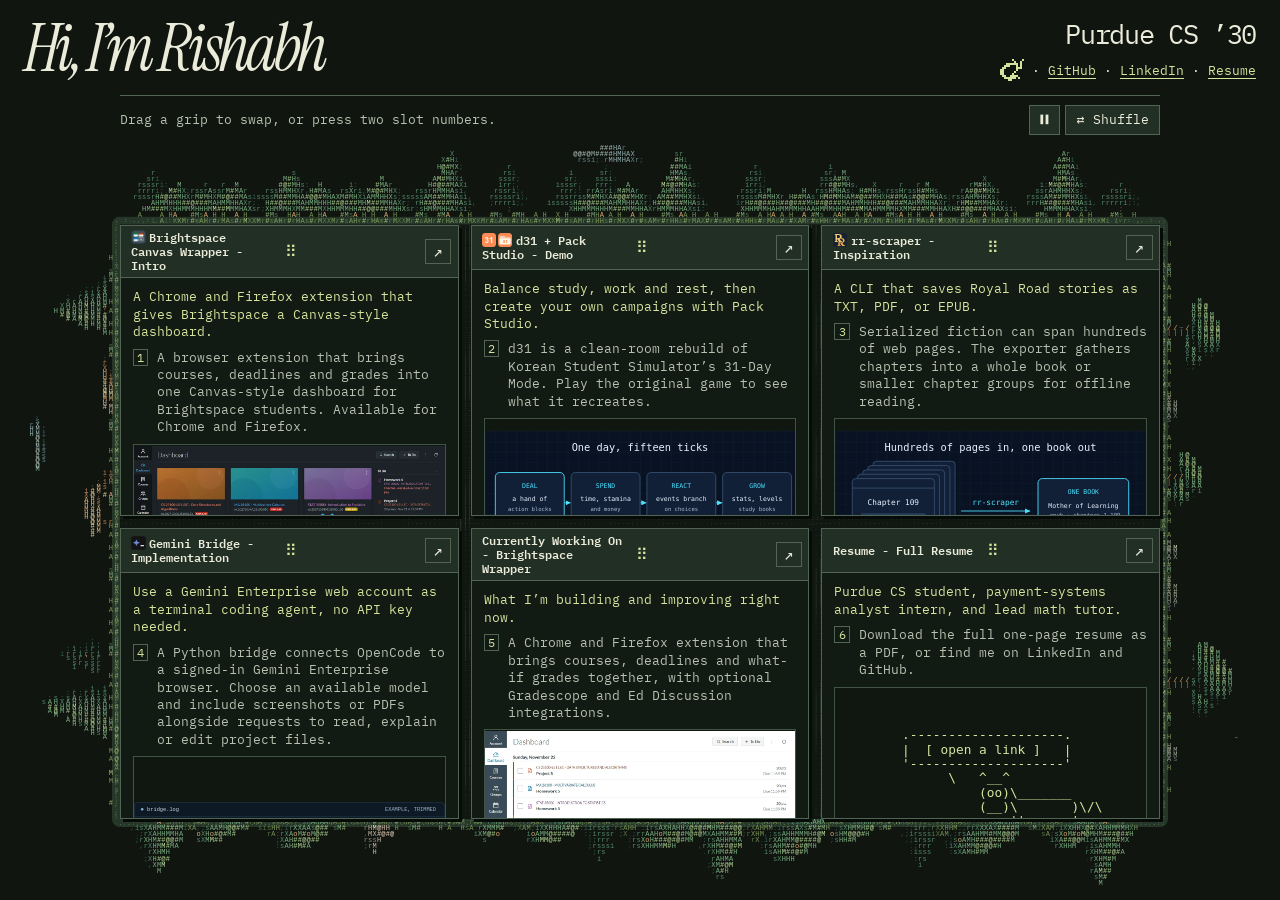
==== commit adf8c488: "rr-scraper demo: a step-by-step walkthrough with its own graphic, replacing the format picker" ====
--- a/index.html
+++ b/index.html
@@ -31,7 +31,7 @@
     const still = matchMedia('(prefers-reduced-motion: reduce)').matches || /^#cam=/.test(location.hash);
     if (!still && (html.classList.contains('krill-view') || (small && !seen))) { html.classList.add('dive-lock'); scrollTo(0, 0); }
   })();</script>
-  <script defer src="projects.js?v=kss1"></script>
+  <script defer src="projects.js?v=rrwalk1"></script>
   <script defer src="mobile-content.js?v=23ada5171386"></script>
   <script defer src="mobile.js?v=145531274a2d"></script>
   <script defer src="dive.js?v=dprcap1"></script>
@@ -39,8 +39,8 @@
   <script defer src="postmodern-eye.js"></script>
   <script defer src="postmodern-ships.js"></script>
   <script defer src="theme-icon.js"></script>
-  <script defer src="desktop-content.js?v=secimg1"></script>
-  <script defer src="app.js?v=kss1"></script>
+  <script defer src="desktop-content.js?v=rrwalk1"></script>
+  <script defer src="app.js?v=rrwalk1"></script>
 </head>
 <body>
   <canvas id="forest" aria-hidden="true"></canvas>
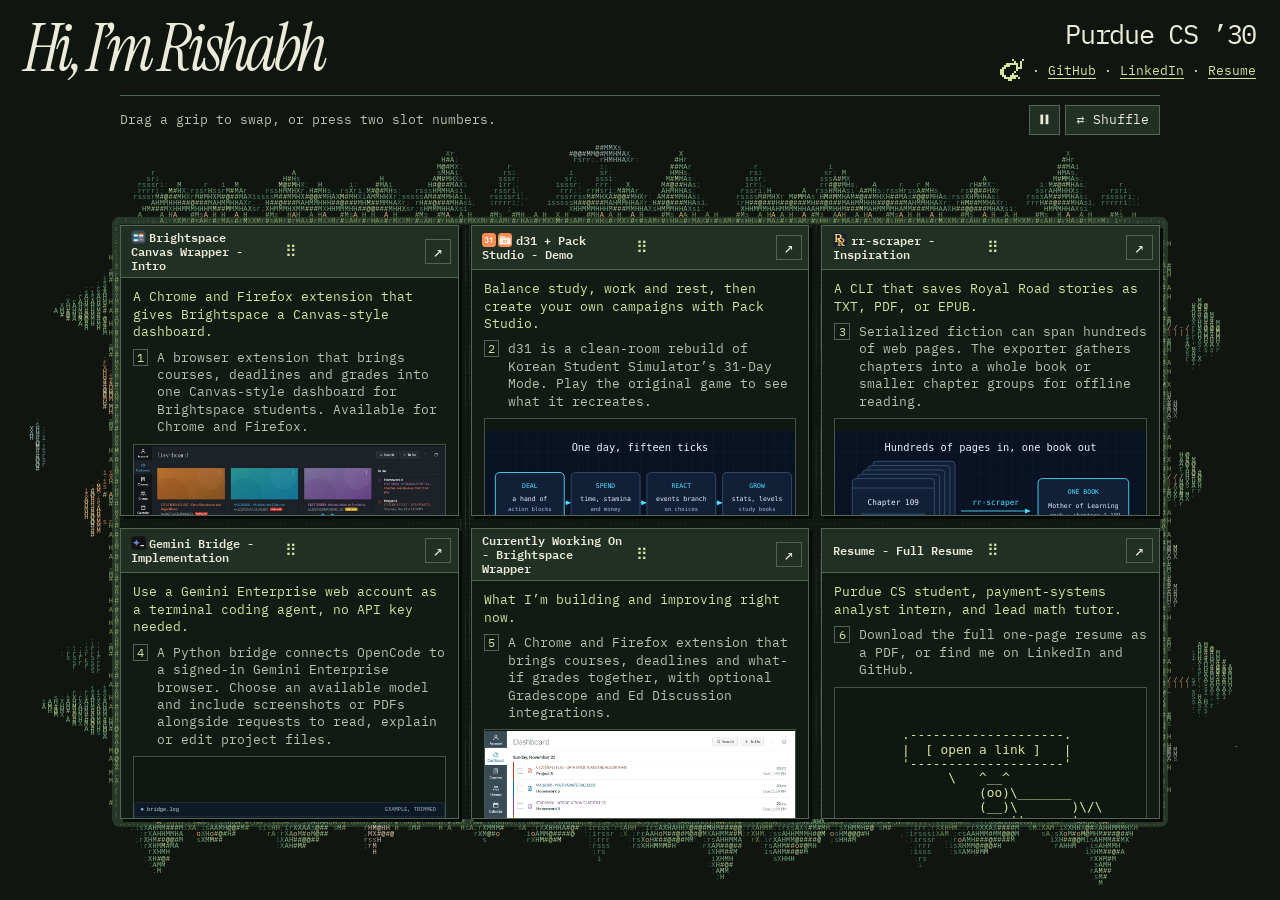
==== commit 5e6589b3: "rr-scraper: Currently Reading list with Goodreads links and small cover icons" ====
--- a/index.html
+++ b/index.html
@@ -18,7 +18,7 @@
   <meta name="twitter:card" content="summary_large_image">
   <link rel="preload" href="assets/fonts/ibm-plex-mono-400.woff2" as="font" type="font/woff2" crossorigin>
   <link rel="preload" href="assets/fonts/instrument-serif-italic.woff2" as="font" type="font/woff2" crossorigin>
-  <link rel="stylesheet" href="styles.css">
+  <link rel="stylesheet" href="styles.css?v=reading1">
   <!-- The small-screen condition lives on the link, so ?view=krillion can switch the mobile page on at any size. -->
   <link rel="stylesheet" href="mobile.css?v=krill1" id="mobile-css" media="(max-width: 899px), (max-height: 639px), (max-aspect-ratio: 5/4)">
   <script>if (/[?&]view=krillion\b/.test(location.search)) { document.documentElement.classList.add('krill-view'); document.getElementById('mobile-css').media = 'all'; }</script>
@@ -31,7 +31,7 @@
     const still = matchMedia('(prefers-reduced-motion: reduce)').matches || /^#cam=/.test(location.hash);
     if (!still && (html.classList.contains('krill-view') || (small && !seen))) { html.classList.add('dive-lock'); scrollTo(0, 0); }
   })();</script>
-  <script defer src="projects.js?v=rrwalk1"></script>
+  <script defer src="projects.js?v=reading1"></script>
   <script defer src="mobile-content.js?v=23ada5171386"></script>
   <script defer src="mobile.js?v=145531274a2d"></script>
   <script defer src="dive.js?v=dprcap1"></script>
@@ -39,8 +39,8 @@
   <script defer src="postmodern-eye.js"></script>
   <script defer src="postmodern-ships.js"></script>
   <script defer src="theme-icon.js"></script>
-  <script defer src="desktop-content.js?v=rrwalk1"></script>
-  <script defer src="app.js?v=rrwalk1"></script>
+  <script defer src="desktop-content.js?v=reading1"></script>
+  <script defer src="app.js?v=reading1"></script>
 </head>
 <body>
   <canvas id="forest" aria-hidden="true"></canvas>
--- a/styles.css
+++ b/styles.css
@@ -253,6 +253,12 @@
 .block-tags li { border: 1px solid var(--edge); padding: .05rem .4rem; font-size: .9em; color: var(--text); }
 #project-content .blocks { font-size: .92rem; gap: .9rem; }
 #project-content .block-fig img { max-height: 28rem; }
+/* rr-scraper's Currently Reading: a small cover to the left of each title, both linking to Goodreads. */
+.reading-list { list-style: none; margin: .35rem 0 0; padding: 0; display: grid; gap: .5rem; }
+.reading-list a { display: grid; grid-template-columns: 24px minmax(0, 1fr); column-gap: .6rem; align-items: center; text-decoration: none; }
+.reading-list img { grid-row: span 2; display: block; width: 24px; height: 36px; object-fit: cover; border: 1px solid var(--media-edge); }
+.reading-list .book-title { text-decoration: underline; line-height: 1.3; }
+.reading-list .book-author { color: var(--muted); font-size: .85em; }
 .cursor::after { content: '▌'; color: var(--accent); }
 #forest { pointer-events: none; position: fixed; inset: 0; width: 100%; height: 100%; }
 /* An icon-only toggle keeps the pair narrow enough to stay clear of the postmodern eye. */
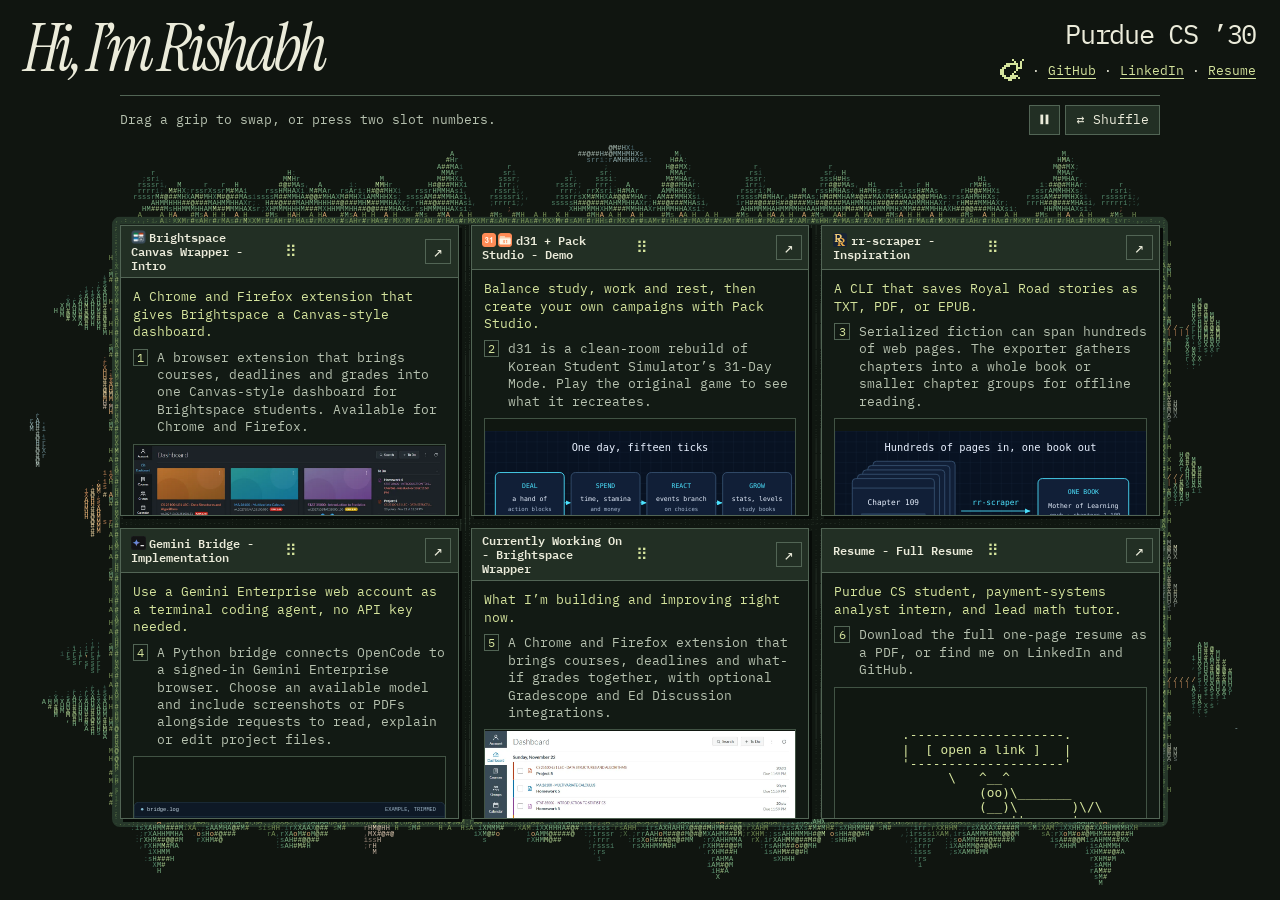
==== commit decb8060: "Reading list: The Construction of Secret Hiding Places replaces Incendiaries" ====
--- a/index.html
+++ b/index.html
@@ -31,7 +31,7 @@
     const still = matchMedia('(prefers-reduced-motion: reduce)').matches || /^#cam=/.test(location.hash);
     if (!still && (html.classList.contains('krill-view') || (small && !seen))) { html.classList.add('dive-lock'); scrollTo(0, 0); }
   })();</script>
-  <script defer src="projects.js?v=reading1"></script>
+  <script defer src="projects.js?v=reading2"></script>
   <script defer src="mobile-content.js?v=23ada5171386"></script>
   <script defer src="mobile.js?v=145531274a2d"></script>
   <script defer src="dive.js?v=dprcap1"></script>
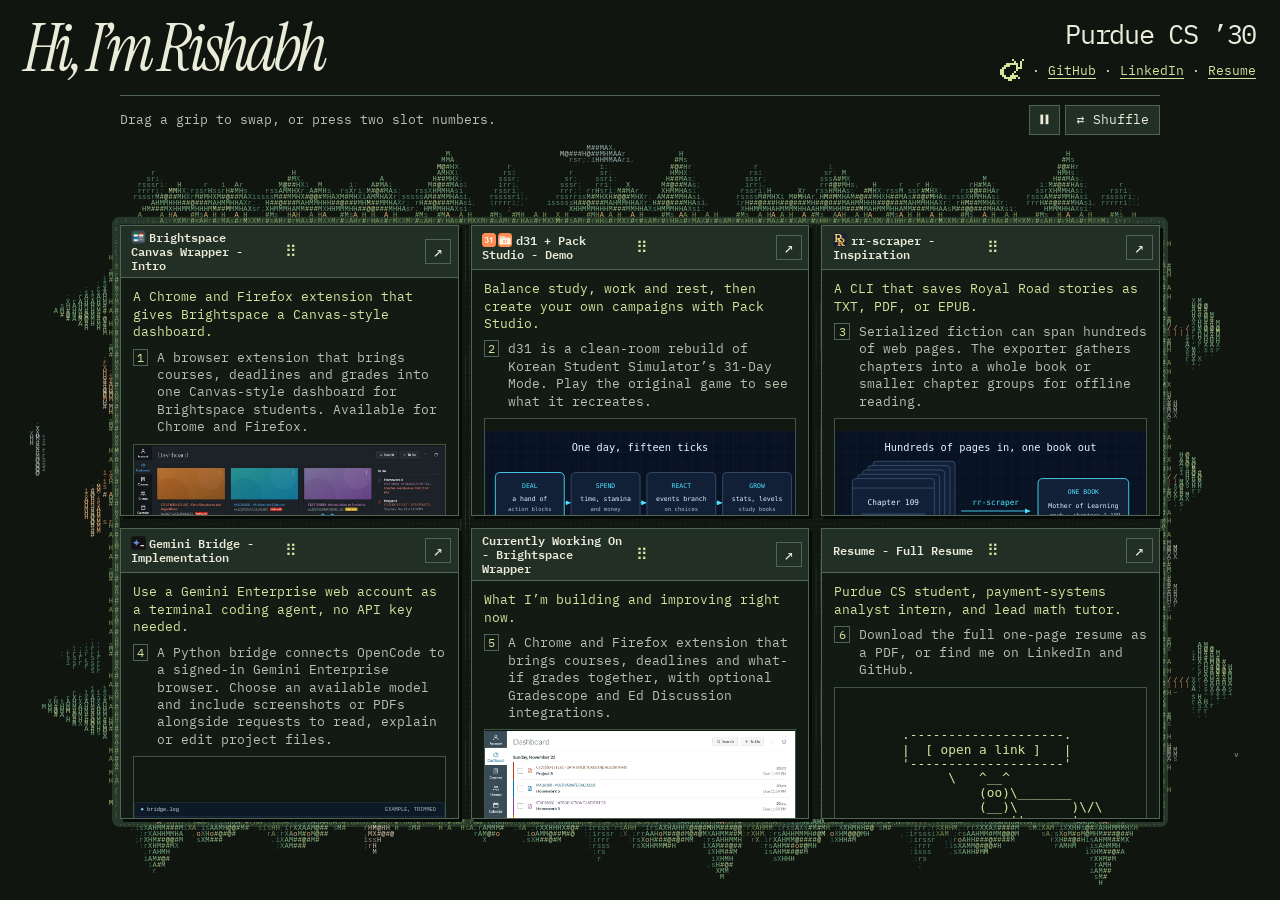
==== commit 400bd78c: "Reading list: add Slumrat Rising" ====
--- a/index.html
+++ b/index.html
@@ -31,7 +31,7 @@
     const still = matchMedia('(prefers-reduced-motion: reduce)').matches || /^#cam=/.test(location.hash);
     if (!still && (html.classList.contains('krill-view') || (small && !seen))) { html.classList.add('dive-lock'); scrollTo(0, 0); }
   })();</script>
-  <script defer src="projects.js?v=reading2"></script>
+  <script defer src="projects.js?v=reading3"></script>
   <script defer src="mobile-content.js?v=23ada5171386"></script>
   <script defer src="mobile.js?v=145531274a2d"></script>
   <script defer src="dive.js?v=dprcap1"></script>
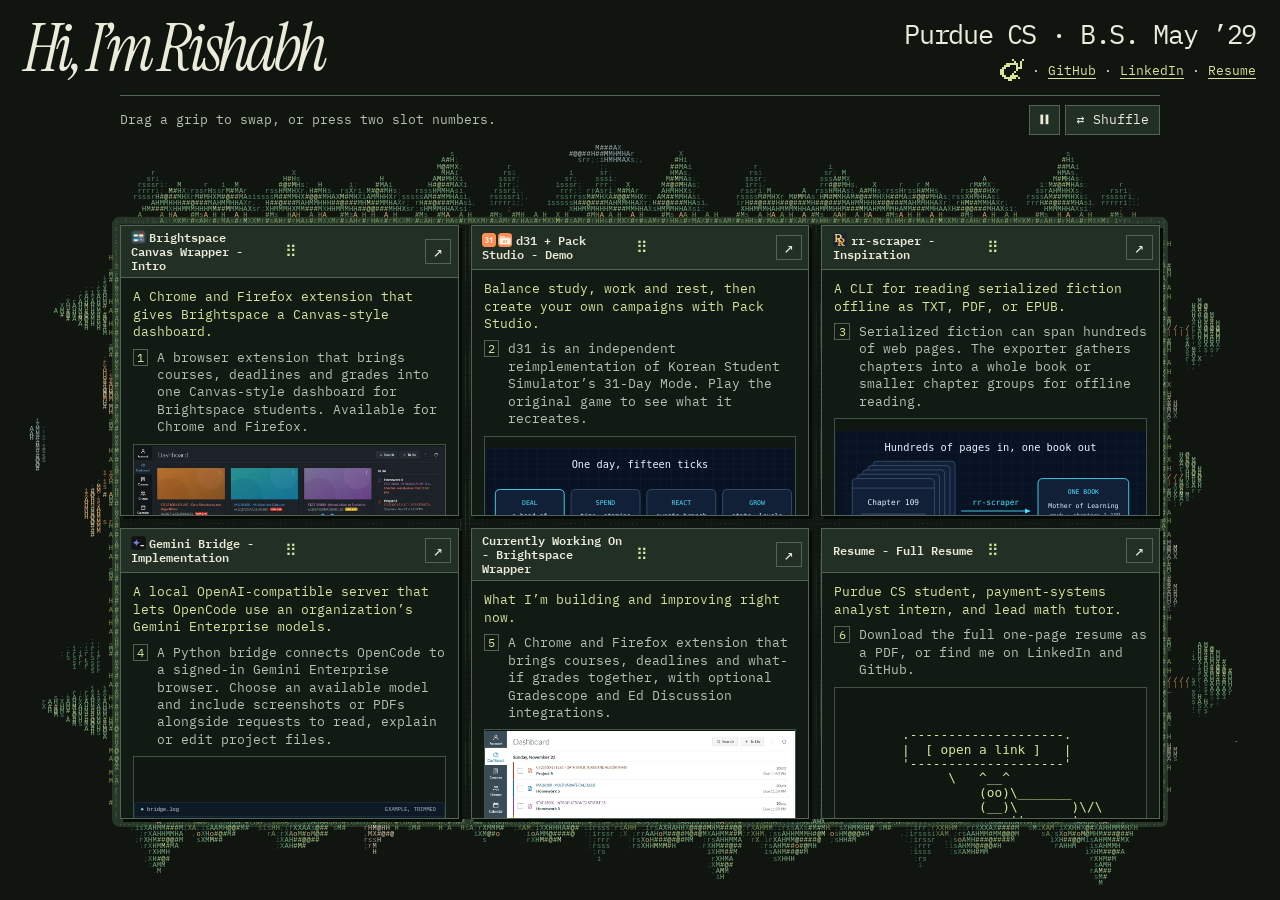
==== commit e9d5cd48: "Apply portfolio audit: dates, measured d31 numbers, reframe rr-scraper and Gemini Bridge, hide empty" ====
--- a/index.html
+++ b/index.html
@@ -4,13 +4,13 @@
   <meta charset="utf-8">
   <meta name="viewport" content="width=device-width, initial-scale=1">
   <title>Rishabh Mohan</title>
-  <meta name="description" content="Rishabh Mohan, Purdue CS ’30. Explore my projects in six movable windows.">
+  <meta name="description" content="Rishabh Mohan, Purdue CS · B.S. May ’29. Explore my projects in six movable windows.">
   <meta name="theme-color" content="#101510">
   <link rel="icon" href="favicon.svg" type="image/svg+xml">
   <meta property="og:type" content="website">
   <meta property="og:url" content="https://rishabh-mohan.github.io/">
   <meta property="og:title" content="Rishabh Mohan">
-  <meta property="og:description" content="Purdue CS ’30. Explore my projects in six movable windows.">
+  <meta property="og:description" content="Purdue CS · B.S. May ’29. Explore my projects in six movable windows.">
   <meta property="og:image" content="https://rishabh-mohan.github.io/assets/og-image.jpg">
   <meta property="og:image:width" content="1200">
   <meta property="og:image:height" content="630">
@@ -48,7 +48,7 @@
     <header class="site-header">
       <h1>Hi, I’m <span class="name">Rishabh<span class="scarf" aria-hidden="true"></span></span></h1>
       <div class="header-details">
-        <p class="school">Purdue CS ’30</p>
+        <p class="school">Purdue CS · B.S. May ’29</p>
         <nav aria-label="Social links"><a class="krill-link" href="?view=krillion" title="View the Krillion page" aria-label="Krillion page"><svg viewBox="0 0 12 11" aria-hidden="true" focusable="false"><path d="M6 0h1v1H6zM11 0h1v1h-1zM7 1h1v1H7zM10 1h1v1h-1zM3 2h6v1H3zM10 2h1v1h-1zM2 3h3v1H2zM8 3h1v1H8zM10 3h1v1h-1zM1 4h2v1H1zM8 4h3v1H8zM0 5h2v1H0zM8 5h1v1H8zM0 6h2v1H0zM7 6h1v1H7zM0 7h2v1H0zM6 7h1v1H6zM1 8h2v1H1zM5 8h4v1H5zM2 9h6v1H2zM9 9h1v1H9zM4 10h2v1H4z"/></svg></a><span aria-hidden="true"> · </span><a href="https://github.com/rishabh-mohan">GitHub</a><span aria-hidden="true"> · </span><a href="https://www.linkedin.com/in/mohan-rishabh">LinkedIn</a><span aria-hidden="true"> · </span><a href="assets/Rishabh-Mohan-Resume.pdf">Resume</a></nav>
       </div>
     </header>
@@ -99,7 +99,7 @@
       </div>
       <button class="menu-btn" type="button" aria-expanded="false" aria-controls="dive-menu" aria-label="Menu"><i></i><i></i><i></i></button>
       <nav class="menu" id="dive-menu" aria-label="Sections" hidden>
-        <a href="#m-projects">Top projects</a><a href="#m-resume">Resume</a><a href="#m-blog">Blog</a>
+        <a href="#m-projects">Top projects</a><a href="#m-resume">Resume</a>
         <button class="replay" type="button">↻ Dive again</button>
       </nav>
       <h1 id="dive-title" class="visually-hidden">Name a CS Student: Rishabh Mohan, the Krillion.</h1>
@@ -118,7 +118,7 @@
         <p class="title">ONE IN A KRILLION</p>
         <p class="who">“Rishabh Mohan”</p>
         <p class="pts"><span>+100 PTS</span> · sink 1,000m</p>
-        <p class="fact">Purdue CS ’30. Builds things.</p>
+        <p class="fact">Purdue CS · B.S. May ’29. Builds things.</p>
       </div>
       <span class="you" aria-hidden="true">YOU ◂</span>
       <a class="descend" href="#m-projects">DESCEND ▼</a>
@@ -147,8 +147,9 @@
       <div class="resume"></div>
     </section>
 
-    <p class="zone" aria-hidden="true"><b>4,000m</b> the log book</p>
-    <section id="m-blog" class="panel-section" aria-labelledby="m-blog-title">
+    <!-- Blog hidden until the first post: remove both `hidden` attributes and restore the menu link. -->
+    <p class="zone" aria-hidden="true" hidden><b>4,000m</b> the log book</p>
+    <section id="m-blog" class="panel-section" aria-labelledby="m-blog-title" hidden>
       <header class="sec-head">
         <p class="kicker">ZONE 3 OF 3 · BLOG</p>
         <h2 id="m-blog-title">Blog</h2>
--- a/mobile.css
+++ b/mobile.css
@@ -161,6 +161,8 @@
   .zone b { font-weight: normal; color: var(--m-cyan); text-shadow: 0 0 10px rgba(77,227,255,.5); }
   .zone::before { content: ""; width: 14px; border-top: 2px solid rgba(125,147,184,.45); }
   .zone::after { content: ""; flex: 1; border-top: 2px dashed rgba(125,147,184,.3); }
+  /* `display` above would override the hidden attribute (used for the blog until it has a post). */
+  .zone[hidden], #mobile .panel-section[hidden] { display: none; }
 
   /* Section header: the prompt card, reused. */
   .sec-head { position: relative; padding: 16px 18px 16px; margin-bottom: 18px; clip-path: var(--m-notch); background: rgba(16,29,51,.94); box-shadow: inset 0 0 0 3px rgba(77,227,255,.18), inset 0 -5px 0 rgba(0,0,0,.35); }
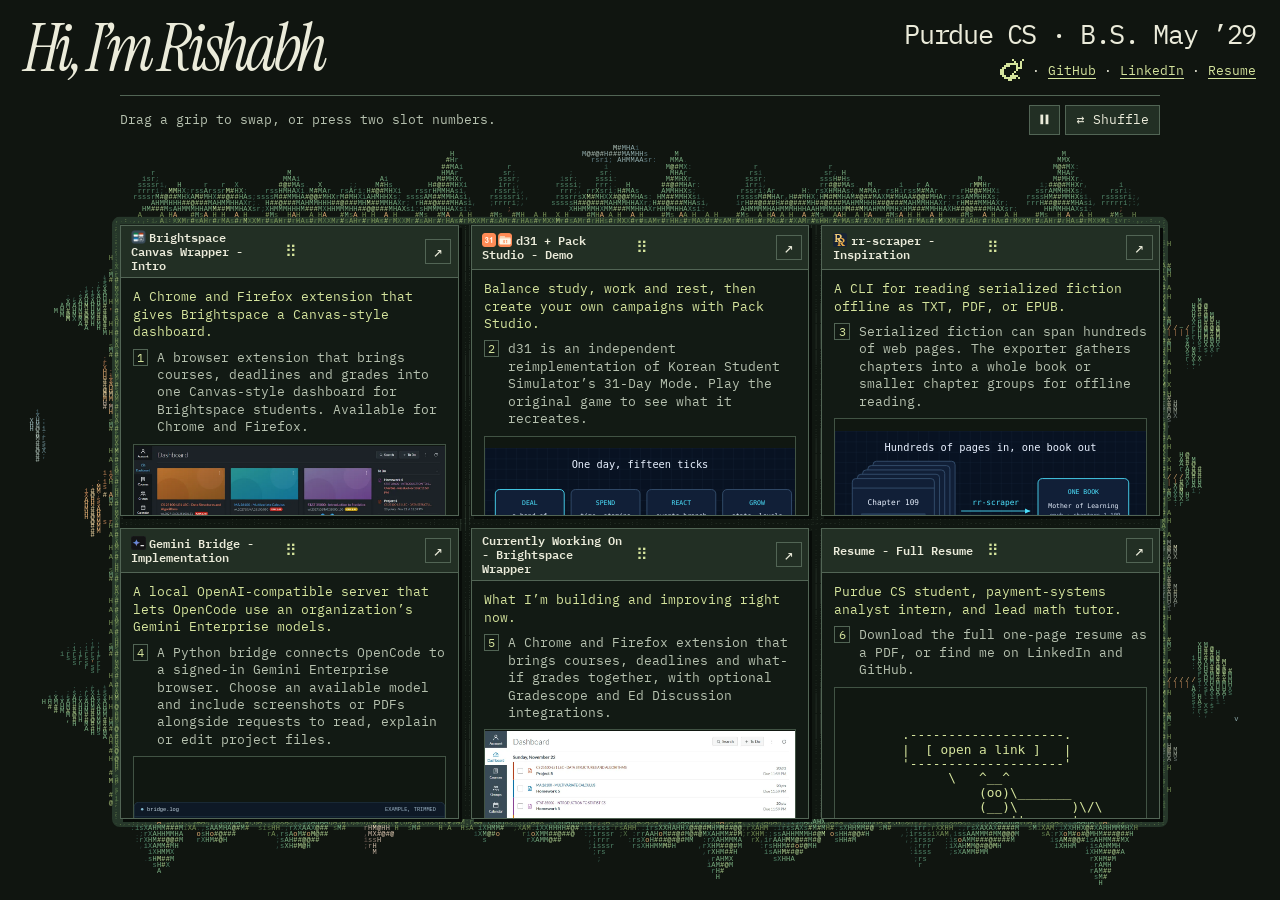
==== commit 86da4931: "Grid swapping: numpad 1-6 works too, with NumLock on or off" ====
--- a/index.html
+++ b/index.html
@@ -40,7 +40,7 @@
   <script defer src="postmodern-ships.js"></script>
   <script defer src="theme-icon.js"></script>
   <script defer src="desktop-content.js?v=reading1"></script>
-  <script defer src="app.js?v=reading1"></script>
+  <script defer src="app.js?v=numpad1"></script>
 </head>
 <body>
   <canvas id="forest" aria-hidden="true"></canvas>
